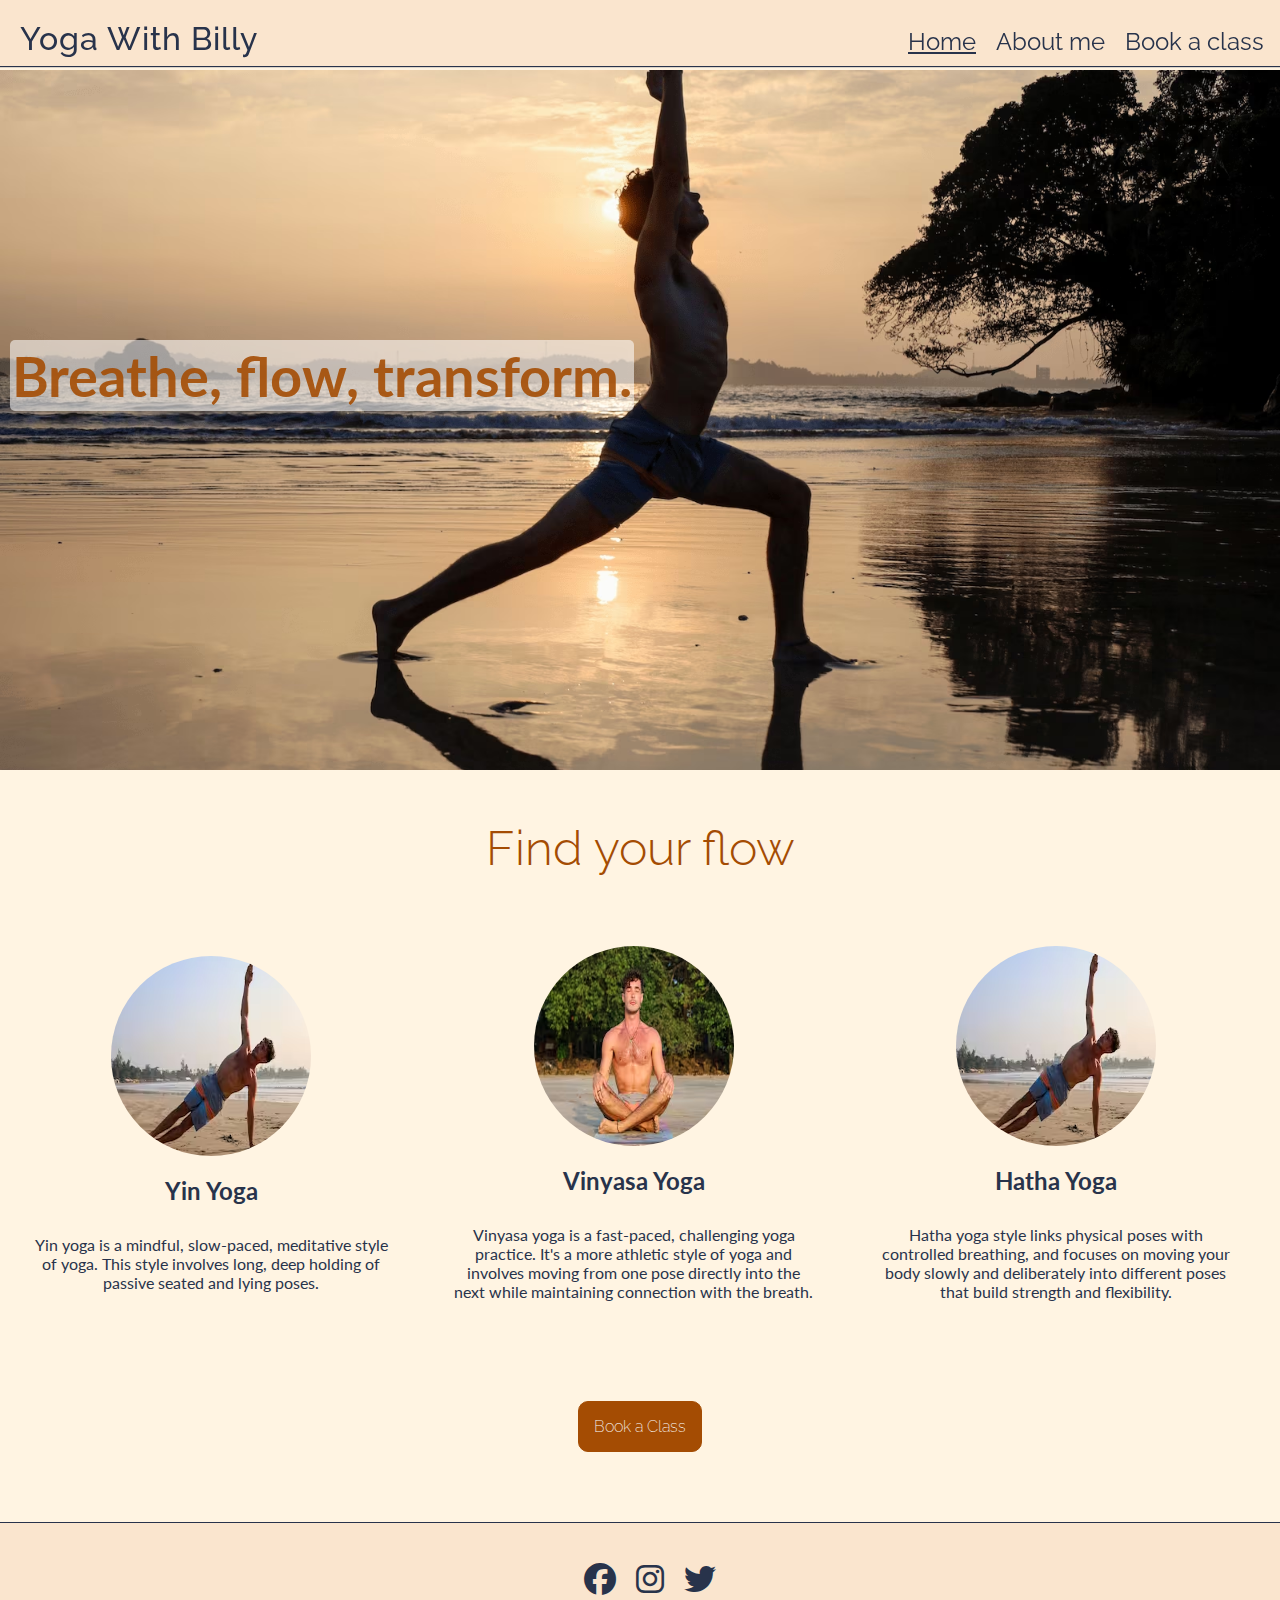
==== index.html @ 9852b9ff "convert imaged to avif and resize" ====
<!DOCTYPE html>
<html lang="en">
    <head>
        <meta charset="UTF-8">
        <meta name="viewport" content="width=device-width, initial-scale=1.0">
        <!--Meta Descripyion-->
        <meta name="description" content="Join the yoga with Billy community learn new skills in Yin Yoga Vinyasa Yoga Hatha Yoga. Book a class learn new flows. Learn more about Billy">
        <title>Home| Yoga With Billy</title>
         <!--Prioritise loading hero image-->
        <link rel="preload" href="assets/images/hero-big.webp" as="image"  fetchpriority="high">
         <!--Link to stylesheet-->
        <link rel="stylesheet" href="assets/css/styles.css">
        <link rel="stylesheet" href="https://cdnjs.cloudflare.com/ajax/libs/font-awesome/6.5.2/css/all.min.css">
        <!--Favicon-->
        <link rel="apple-touch-icon" sizes="180x180" href="assets/images/favicon/apple-touch-icon.png">
        <link rel="icon" type="image/png" sizes="32x32" href="assets/images/favicon/favicon-32x32.png">
        <link rel="icon" type="image/png" sizes="16x16" href="assets/images/favicon/favicon-16x16.png">
        <link rel="manifest" href="assets/images/favicon/site.webmanifest">
    </head>
    <body>
        <!--Header-->
        <header>
            <a href="index.html" aria-label="Yoga With Billy logo click to be redirected to homepage">
                <h1 id="logo">Yoga With Billy</h1>
            </a>
            <!--Nav Bar-->
            <input type="checkbox" id="nav-toggle" name="nav-toggle">
            <label for="nav-toggle" class="nav-toggle-label"><i class="fa-solid fa-bars"></i></label>
            <nav>
                <ul id="menu">
                    <li><a href="index.html" class="active-nav" aria-label="Home">Home</a></li>
                    <li><a href="aboutme.html" aria-label="About me">About me</a></li>
                    <li><a href="bookaclass.html" aria-label="Book a class">Book a class</a></li>
                </ul>
            </nav>
        </header>

        <!--Main Content-->
        <!--Hero Section-->
        <div id="hero">
            
            <div id="hero-text">
                <h2 class="hero-line">Breathe, flow, transform.</h2>
            </div>
        </div>
      


        <main>
            <section>
                <!--Yoga Images and Descriptions-->
                <h3 class="practices">Find your flow</h3>
                <div id="yoga-poses">
                    <div id="pose-one">
                        <img src="assets/images/pose3.avif" alt="crow yoga pose" class="poses">
                        <h4 class="title">Yin Yoga</h4>
                        <p>Yin yoga is a mindful, slow-paced, meditative style of yoga. This style involves long, deep holding of passive seated and lying poses.</p>
                    </div>

                    <div id="pose-two">
                        <img src="assets/images/pose 1.avif" alt="cross legged yoga pose" class="poses">
                        <h4 class="title">Vinyasa Yoga</h4>
                        <p>Vinyasa yoga is a fast-paced, challenging yoga practice. It's a more athletic style of yoga and involves moving from one pose directly into the next while maintaining connection with the breath.</p>
                    </div>

                    <div id="pose-three">
                        <img src="assets/images/pose3.avif" alt="side plank yoga pose" class="poses">
                        <h4 class="title">Hatha Yoga</h4>
                        <p>Hatha yoga style links physical poses with controlled breathing, and focuses on moving your body slowly and deliberately into different poses that build strength and flexibility.</p>
                    </div>
                </div>
            </section>

            <!--Button-->
            <div id="button-section">
                <a href="bookaclass.html" aria-label="click to book a class" id="book-button">Book a Class</a>
            </div>
        </main>

        <!--Footer-->
        <footer>
            <!--Social Media links-->
            <ul id="socials">
                <li>
                    <a href="https://www.facebook.com/" target="_blank" aria-label="Link to facebook (opens new tab)"><i class="fa-brands fa-facebook"></i></a>
                </li>
                <li>
                    <a href="https://www.instagram.com/" target="_blank" aria-label="Link to instagram (opens new tab)"><i class="fa-brands fa-instagram"></i></a>
                </li>
                <li>
                    <a href="https://x.com/?lang=en" target="_blank" aria-label="Link to twitter (opens new tab)"><i class="fa-brands fa-twitter"></i></a>
                </li>
            </ul>
        </footer>
    </body>
</html>
---- assets/css/styles.css ----
/* Fonts */

@import url("https://fonts.googleapis.com/css2?family=Lato:ital,wght@0,100;0,300;0,400;0,700;0,900;1,100;1,300;1,400;1,700;1,900&family=Raleway:ital,wght@0,100..900;1,100..900&display=swap");

* {
    padding: 0;
    margin: 0;
    box-sizing: border-box;
}

/* body */

body {
    font-family: "lato", sans-serif;
    display: flex;
    flex-direction: column;
    background-color: #fff4e2;
    color: black;
    min-height: 100vh;
}

/* header */

header {
    background-color: #fae5ce;
    position: fixed;
    z-index: 99;
    width: 100%;
    box-shadow: 0 1px 1px rgb(40, 51, 75);
    display: flex;
    justify-content: space-between;
    align-items: baseline;
    margin-bottom: 40px;
}

header a {
    text-decoration: none;
    color: rgb(40, 51, 75);
}

#logo {
    font-family: "Raleway", sans-serif;
    font-weight: 500;
    letter-spacing: 1px;
    display: flex;
    padding-top: 20px;
    padding-left: 20px;
    color: rgb(40, 51, 75);
}

#menu {
    list-style-type: none;
    font-size: 1.5rem;
    font-family: "Raleway", sans-serif;
    padding-bottom: 10px;
}

ul li:hover {
    opacity: 75%;
}

/* Navbar styles with dropdown toggle */
nav {
    position: absolute;
    background-color: #fae5ce;
    width: 100%;
    left: 0;
    padding: 0 1rem;
    display: none;
    top: 100%;
    box-shadow: 0 1px 1px rgb(40, 51, 75);
}

.active-nav {
    text-decoration: underline;
    color: rgb(40, 51, 75);
}

/* Nav toggle */
#nav-toggle:checked ~ nav {
    display: block;
}

#nav-toggle {
    display: none;
}

.nav-toggle-label {
    font-size: 2rem;
    padding-top: 2px;
    color: rgb(40, 51, 75);
    padding-right: 20px;
}

/* Main */

/* Hero section */

#hero {
    background: url(../images/hero.avif) no-repeat center center / cover;
    
    width: 100%;
    position: relative;
    padding-bottom: 0;
    margin-top: 60px;
}

#hero-text {
    padding-left: 10px;
    padding-top: 270px;
    color: rgb(164, 76, 3, 0.9);
}

.hero-line {
    font-weight: 300;
    font-size: 2rem;
    background-color: #ffffff8f;
    width: fit-content;
    font-weight: bold;
    padding: 2px;
    border-radius: 5px;
}



/* Images and yoga text */

.practices {
    color: rgb(164, 76, 3);
    font-family: "Raleway";
    font-weight: 300;
    text-align: center;
    padding: 50px;
    background-color: #fff4e2;
    font-size: 3rem;
}

#yoga-poses {
    display: grid;
    place-items: center;
    padding-top: 20px;
    background-color: #fff4e2;
}

.poses {
    height: 200px;
    width: 200px;
    border-radius: 100px;
}

#yoga-poses p {
    place-items: center;
    text-align: center;
    padding: 30px;
    color: rgb(40, 51, 75);
}

.title {
    display: grid;
    place-items: center;
    padding-top: 20px;
    font-size: 1.5rem;
    color: rgb(40, 51, 75);
}

#pose-one {
    display: grid;
    place-items: center;
}

#pose-two {
    display: grid;
    place-items: center;
}

#pose-three {
    display: grid;
    place-items: center;
}

/* Button */

#book-button {
    font-family: "Raleway";
    font-size: 1rem;
    font-weight: 200;
    border: 1px solid rgb(164, 76, 3);
    background-color: rgb(164, 76, 3);
    border-radius: 10px;
    padding: 15px;
    display: block;
    margin: 0 auto;
    margin-top: 70px;
    margin-bottom: 70px;
    color: #fafafa;
    width: fit-content;
}

#book-button:hover {
    opacity: 80%;
}

#button-section {
    background-color: #fff4e2;
}

a {
    text-decoration: none;
    color: white;
}

/* About me Page */

.about-title {
    padding-top: 180px;
    font-size: 2.5rem;
    text-align: center;
    font-family: "Raleway", sans-serif;
    color: rgb(40, 51, 75);
    font-weight: 600;
}

#about-text p {
    text-align: center;
    padding: 40px;
    font-size: 18px;
    background-color: #ffffff8f;
    width: fit-content;
    font-weight: bold;
    border-radius: 5px;
    padding: 15px;
    margin: 60px;
    color: rgb(40, 51, 75);
}

.card-container {
    display: flex;
    justify-content: center;
    flex-wrap: wrap;
    margin-top: 100px;
}

.card {
    width: 325px;
    background-color: #9db8cf;
    border-radius: 8px;
    overflow: hidden;
    box-shadow:  0px 2px 4px rgba(0, 0, 0, 0.2);
    margin: 20px;
    color: rgb(40, 51, 75);
    text-align: center;
    padding-bottom: 10px;
}

.card-title {
    text-align: center;
    font-size: 2rem;
    padding-bottom: 8px;
}

.about-img {
    width: 100%;
    height: auto;
}

.card-content {
    padding: 16px;
}

#about-bg {
    margin: auto;
    background: url(../images/cloud-bg.jpg);
}

/*Book a class Page */

/*Form */

#book {
    min-height: 100vh;
    flex-grow: 1;
    display: flex;
    flex-direction: column;
    position: relative;
    margin: auto;
    background: url(../images/cloud-bg.jpg);
}

#book-a-class {
    color: rgb(40, 51, 75);
    background: #9db8cf;
    padding: 20px;
    display: block;
    max-width: 550px;
    width: 100%;
    margin: 0 auto;
    margin-top: 150px;
    height: 100%;
    box-shadow: rgb(38, 57, 77) 0px 20px 30px -10px;
}

/* Heading on form */

#book-text {
    color: rgb(40, 51, 75);
    margin-bottom: 40px;
    background-color: inherit;
    width: fit-content;
    font-weight: 600;
    padding: 8px;
    text-align: center;
    border-radius: 5px;
    margin: 0 auto;
    margin-bottom: 40px;
    margin-top: 40px;
    font-size: 2.5rem;
    font-family: "Raleway", sans-serif;
}

/*Text inpits */

.text-input {
    background: #fff4e2;
    color: rgb(40, 51, 75);
    width: 100%;
    height: 25px;
    margin: 5px 0 20px 0;
    border: 2px solid rgb(40, 51, 75);
    border-radius: 5px;
    padding: 0 5px;
}

/* Radio Buttons */

#radio-buttons p {
    font-size: 20px;
}

.yoga-type {
    padding-top: 8px;
}

#radio-buttons {
    margin: 5px 0 20px 0;
}

#book label {
    font-size: 1rem;
    font-weight: bold;
}

#radio-buttons p {
    font-size: 1rem;
    padding-top: 20px;
    padding-bottom: 10px;
    font-weight: bold;
}

/* Date and time inputs */

#date p {
    font-size: 1rem;
    font-weight: 600;
    color: black;
    padding-top: 5px;
    padding-bottom: 20px;
}

input#date-picker {
    height: 25px;
    margin: 5px;
}

select#time-dropdown {
    height: 25px;
    margin: 5px;
}

.note {
    margin-bottom: 10px;
    font-size: 1rem;
    color: black;
}

.contact {
    font-size: 1rem;
    text-align: center;
}

/* Thanks page */

.thank-you {
    color: rgb(40, 51, 75);
    background: #9db8cf;
    padding: 20px;
    display: block;
    max-width: 550px;
    width: 100%;
    margin: 0 auto;
    margin-top: 150px;
    height: 100%;
    box-shadow: rgb(38, 57, 77) 0px 20px 30px -10px;
}

.thanks {
    font-size: 3rem;
    text-align: center;
    margin: 0 auto;
    padding: 5px;
}

#thank-you-note {
    font-size: 26px;
    font-weight: 300;
    padding-top: 20px;
    padding-bottom: 20px;
    text-align: center;
}

#thanks-text {
    text-align: center;
}

/*Footer*/

.footer {
    position: fixed;
    bottom: 0;
    width: 100vw;
    background-color: #fae5ce;
    box-shadow: 0 1px 1px rgb(40, 51, 75);
}

#socials {
    text-align: center;
    display: flex;
    justify-content: center;
    padding: 40px;
    list-style-type: none;
    width: 100%;
    background-color: #fae5ce;
    border-top: .2px solid rgb(40, 51, 75);
    
}

#socials i {
    color: rgb(40, 51, 75);
    font-size: 2rem;
    padding-left: 20px;
    justify-content: space-between;
}

/* Media Queries for 768px and up */

@media screen and (min-width: 768px) {
    /* header */
    .nav-toggle-label {
        display: none;
    }

    nav {
        display: block;
        position: relative;
        box-shadow: none;
        width: fit-content;
        padding-right: 1rem;
        align-items: flex-end;
    }

    #menu {
        display: flex;
        justify-content: space-evenly;
        color: rgb(40, 51, 75);
    }

    #menu li {
        padding-left: 20px;
        color: rgb(40, 51, 75);
    }

    .hero-line{
        font-size: 3rem;
    }

    /* Form */

    #book {
        display: flex;
        flex-direction: row;
        background: url(../images/cloud-bg.jpg);
        margin-top: 50px;
    }

    #book-a-class {
        color: rgb(40, 51, 75);
        background: #9db8cf;
        padding: 30px;
        display: block;
        margin-top: 80px;
        margin-bottom: 20px;
        max-width: 550px;
        width: 100%;
        margin: 0 auto;
        margin-top: 100px;
        margin-bottom: 20px;
        height: 100%;
        box-shadow: rgb(38, 57, 77) 0px 20px 30px -10px;
        font-size: 1rem;
    }

    #hero {
        margin-top: 60px;
        
    }

    #about-text p {
        margin: 75px;
    }
}

/* Media Queries for 1200px and up */

@media screen and (min-width: 1200px) {
    #yoga-poses {
        display: flex;
    }

    .practices {
        color: rgb(164, 76, 3);
        font-family: "Raleway";
        font-weight: 300;
        text-align: center;
        padding: 50px;
    }

    #socials i {
        font-size: 2rem;
    }

    #pose-one {
        width: 33%;
    }
    #pose-two {
        width: 33%;
    }
    #pose-three {
        width: 33%;
    }

    .hero-line {
        font-size: 3.5rem;
    }

    #hero {
        margin-top: 70px;
        height: 700px;
    }

    #about-text p {
        margin: 85px;
    }
}

@media screen and (max-width: 768px) {
    #book-a-class {
        margin-top: 100px;
    }
}

@media screen and (max-width: 500px) {
    #book-a-class {
        margin-top: 50px;
    }

}
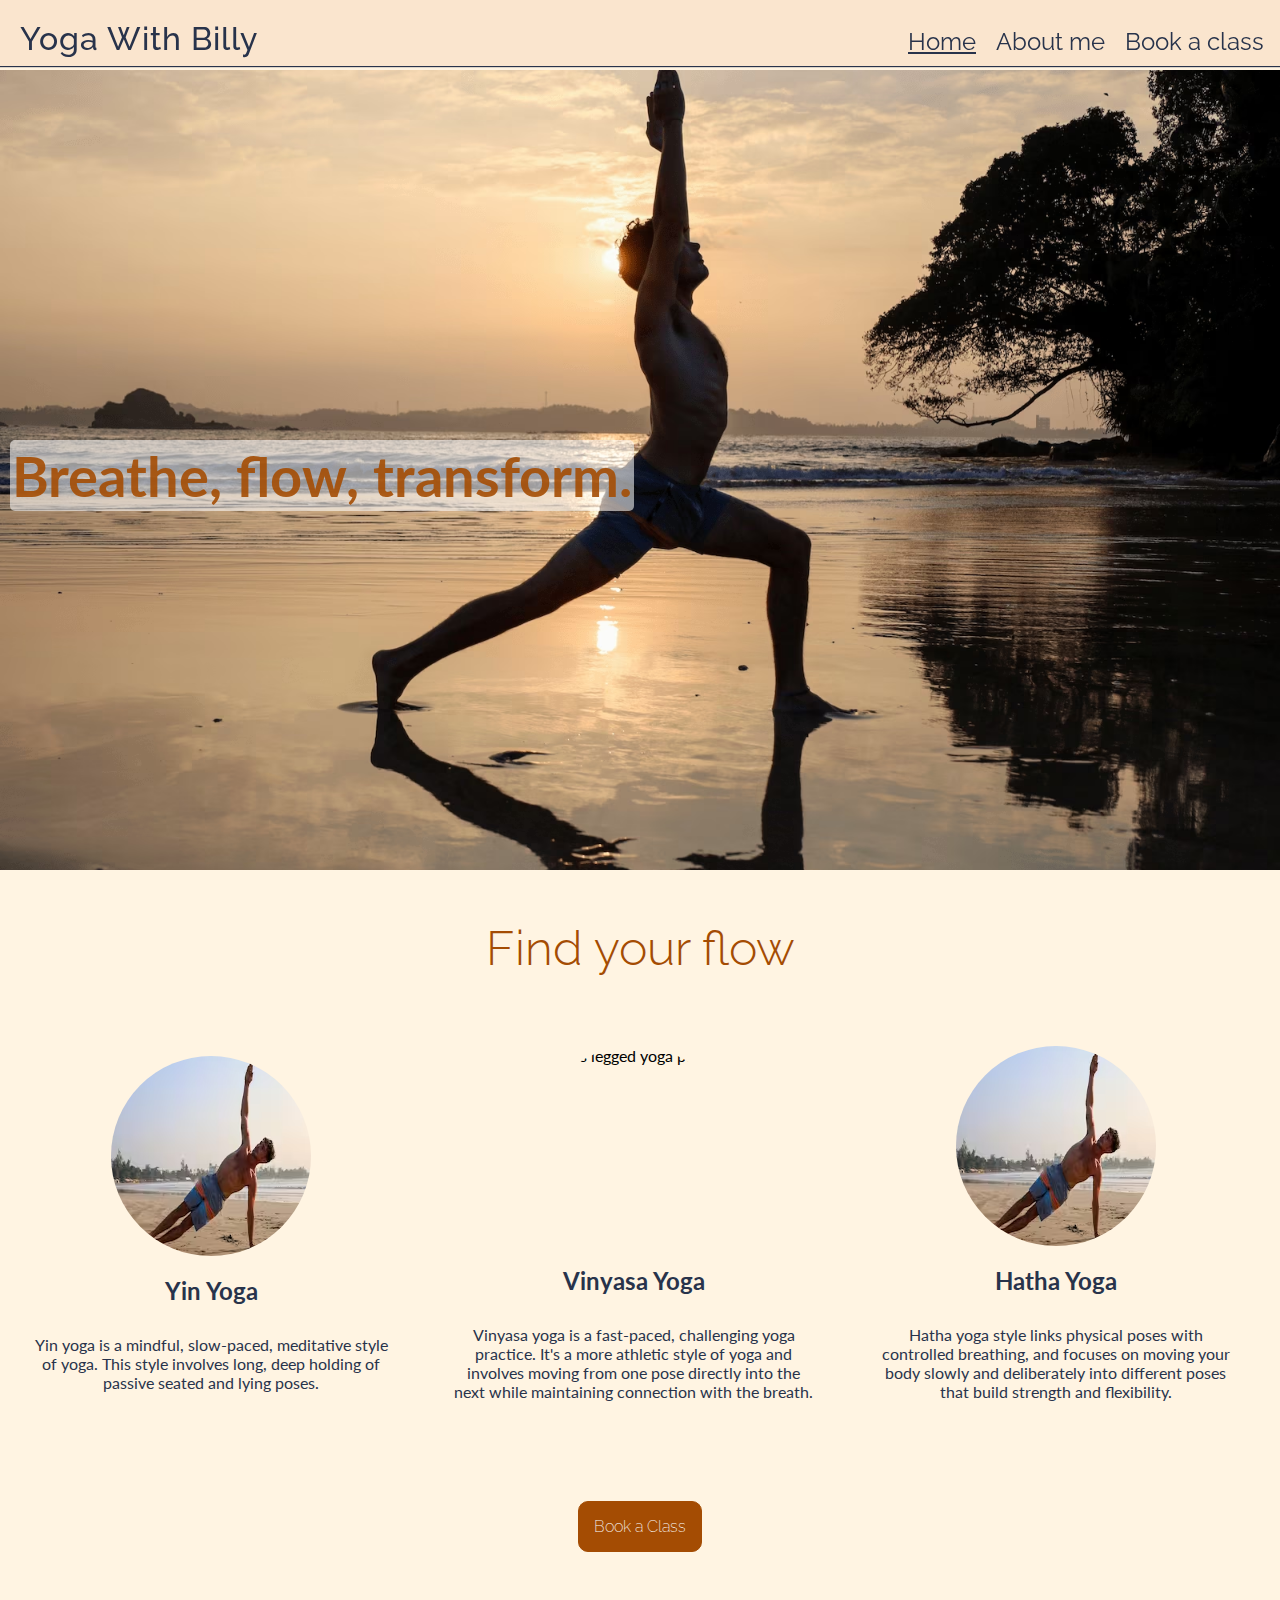
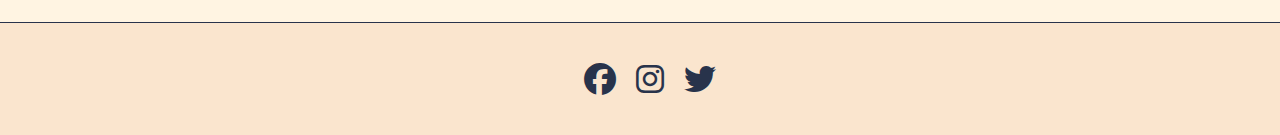
==== commit 0a71a9f5: "add images to read me for lighthouse testing" ====
--- a/index.html
+++ b/index.html
@@ -58,7 +58,7 @@
                     </div>
 
                     <div id="pose-two">
-                        <img src="assets/images/pose 1.avif" alt="cross legged yoga pose" class="poses">
+                        <img src="assets/images/pose1.avif" alt="cross legged yoga pose" class="poses">
                         <h4 class="title">Vinyasa Yoga</h4>
                         <p>Vinyasa yoga is a fast-paced, challenging yoga practice. It's a more athletic style of yoga and involves moving from one pose directly into the next while maintaining connection with the breath.</p>
                     </div>
--- a/assets/css/styles.css
+++ b/assets/css/styles.css
@@ -98,11 +98,11 @@
 
 #hero {
     background: url(../images/hero.avif) no-repeat center center / cover;
-    
     width: 100%;
     position: relative;
     padding-bottom: 0;
     margin-top: 60px;
+    padding-top:100px;
 }
 
 #hero-text {
@@ -509,14 +509,17 @@
     }
 
     #hero {
-        margin-top: 60px;
+    
+            margin-top: 70px;
+            height: 800px;
+            padding-top:200px;
+        }
         
     }
 
     #about-text p {
         margin: 75px;
     }
-}
 
 /* Media Queries for 1200px and up */
 
@@ -553,7 +556,8 @@
 
     #hero {
         margin-top: 70px;
-        height: 700px;
+        height: 800px;
+        padding-top:100px;
     }
 
     #about-text p {
@@ -565,6 +569,10 @@
     #book-a-class {
         margin-top: 100px;
     }
+    
+
+    
+    
 }
 
 @media screen and (max-width: 500px) {
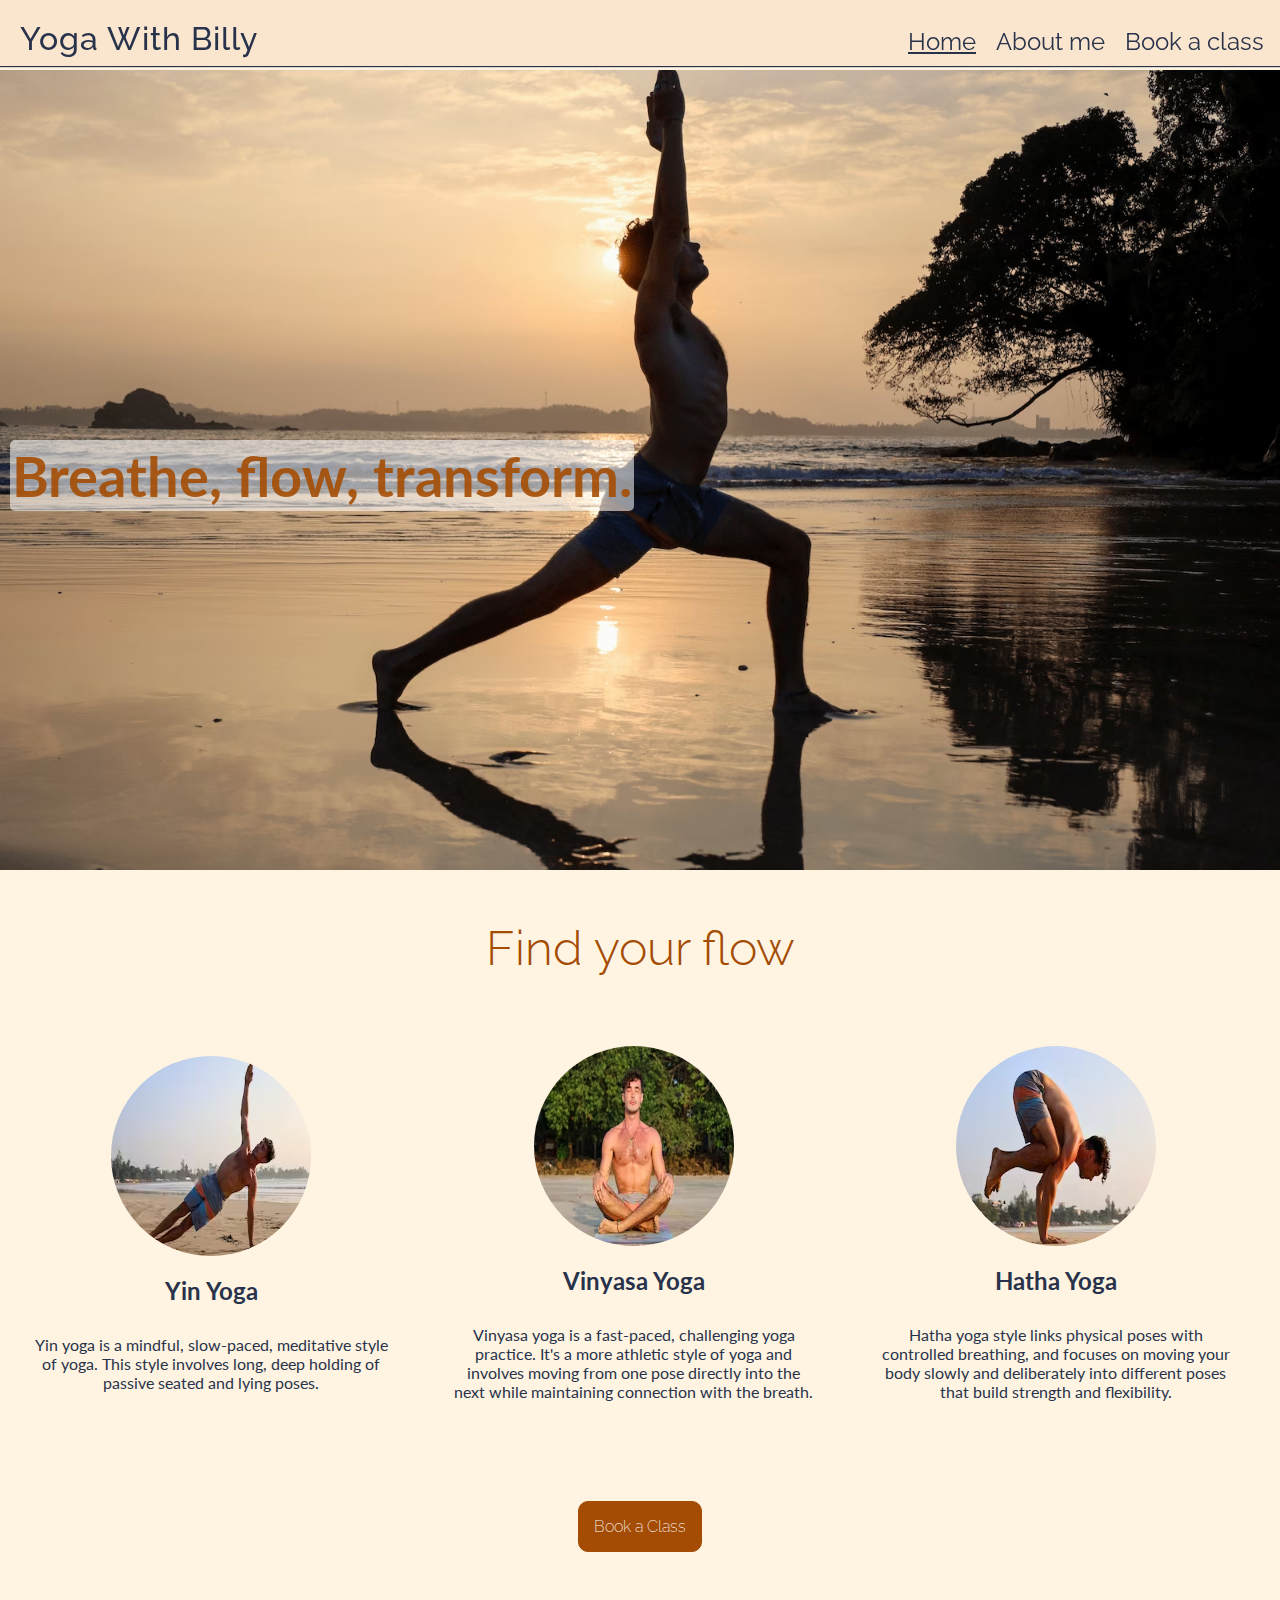
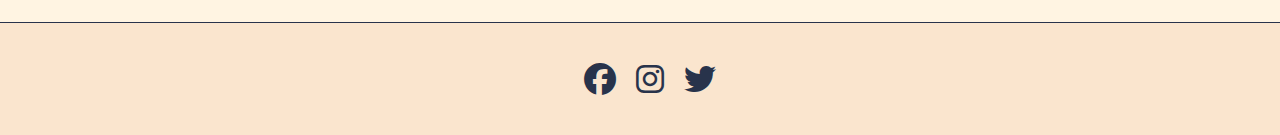
==== commit d887e88e: "rename image" ====
--- a/index.html
+++ b/index.html
@@ -64,7 +64,7 @@
                     </div>
 
                     <div id="pose-three">
-                        <img src="assets/images/pose3.avif" alt="side plank yoga pose" class="poses">
+                        <img src="assets/images/pose2.avif" alt="side plank yoga pose" class="poses">
                         <h4 class="title">Hatha Yoga</h4>
                         <p>Hatha yoga style links physical poses with controlled breathing, and focuses on moving your body slowly and deliberately into different poses that build strength and flexibility.</p>
                     </div>
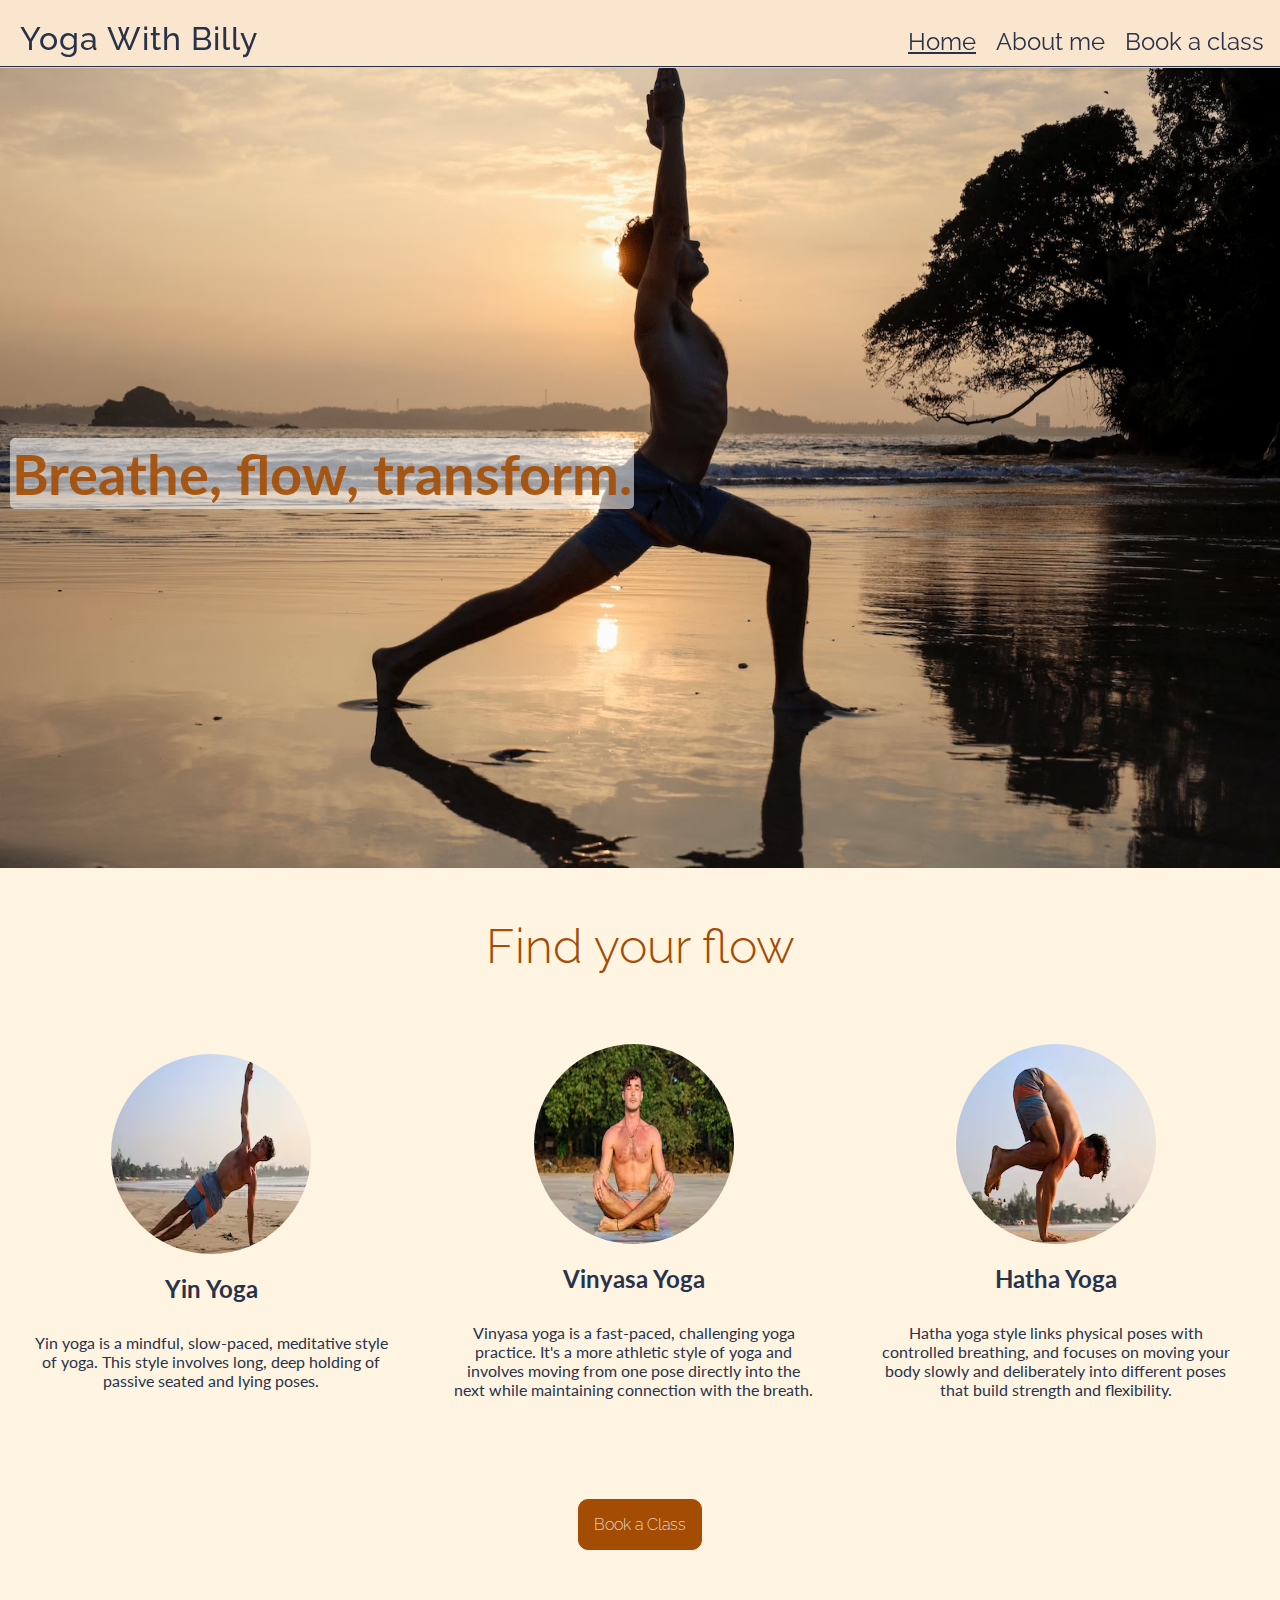
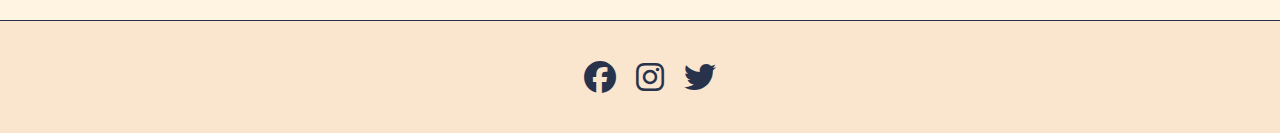
==== commit 5ace20f0: "add alt to html for her" ====
--- a/index.html
+++ b/index.html
@@ -7,7 +7,7 @@
         <meta name="description" content="Join the yoga with Billy community learn new skills in Yin Yoga Vinyasa Yoga Hatha Yoga. Book a class learn new flows. Learn more about Billy">
         <title>Home| Yoga With Billy</title>
          <!--Prioritise loading hero image-->
-        <link rel="preload" href="assets/images/hero-big.webp" as="image"  fetchpriority="high">
+        <link rel="preload" href="assets/images/hero-big.webp" as="image"  fetchpriority="high" alt="sunset yoga picture bill posing">
          <!--Link to stylesheet-->
         <link rel="stylesheet" href="assets/css/styles.css">
         <link rel="stylesheet" href="https://cdnjs.cloudflare.com/ajax/libs/font-awesome/6.5.2/css/all.min.css">
--- a/assets/css/styles.css
+++ b/assets/css/styles.css
@@ -119,6 +119,7 @@
     font-weight: bold;
     padding: 2px;
     border-radius: 5px;
+    margin-bottom: 300px;
 }
 
 
@@ -238,6 +239,7 @@
     justify-content: center;
     flex-wrap: wrap;
     margin-top: 100px;
+    padding-bottom: 100px;
 }
 
 .card {
@@ -260,7 +262,7 @@
 
 .about-img {
     width: 100%;
-    height: auto;
+    
 }
 
 .card-content {
@@ -270,7 +272,10 @@
 #about-bg {
     margin: auto;
     background: url(../images/cloud-bg.jpg);
-}
+    
+}
+
+
 
 /*Book a class Page */
 
@@ -423,13 +428,7 @@
 
 /*Footer*/
 
-.footer {
-    position: fixed;
-    bottom: 0;
-    width: 100vw;
-    background-color: #fae5ce;
-    box-shadow: 0 1px 1px rgb(40, 51, 75);
-}
+
 
 #socials {
     text-align: center;
@@ -448,7 +447,9 @@
     font-size: 2rem;
     padding-left: 20px;
     justify-content: space-between;
-}
+    
+}
+
 
 /* Media Queries for 768px and up */
 
@@ -515,11 +516,28 @@
             padding-top:200px;
         }
         
-    }
 
     #about-text p {
         margin: 75px;
     }
+
+
+    }
+
+    #about-text p {
+        margin: 75px;
+    }
+
+    /* Media Query for 1095px footer*/
+    @media screen and (min-width: 1095px) {
+        /* header */
+        #about-bg {
+           padding-bottom: 50px;
+            
+
+        }
+    }
+    
 
 /* Media Queries for 1200px and up */
 
@@ -555,7 +573,7 @@
     }
 
     #hero {
-        margin-top: 70px;
+        margin-top: 68px;
         height: 800px;
         padding-top:100px;
     }
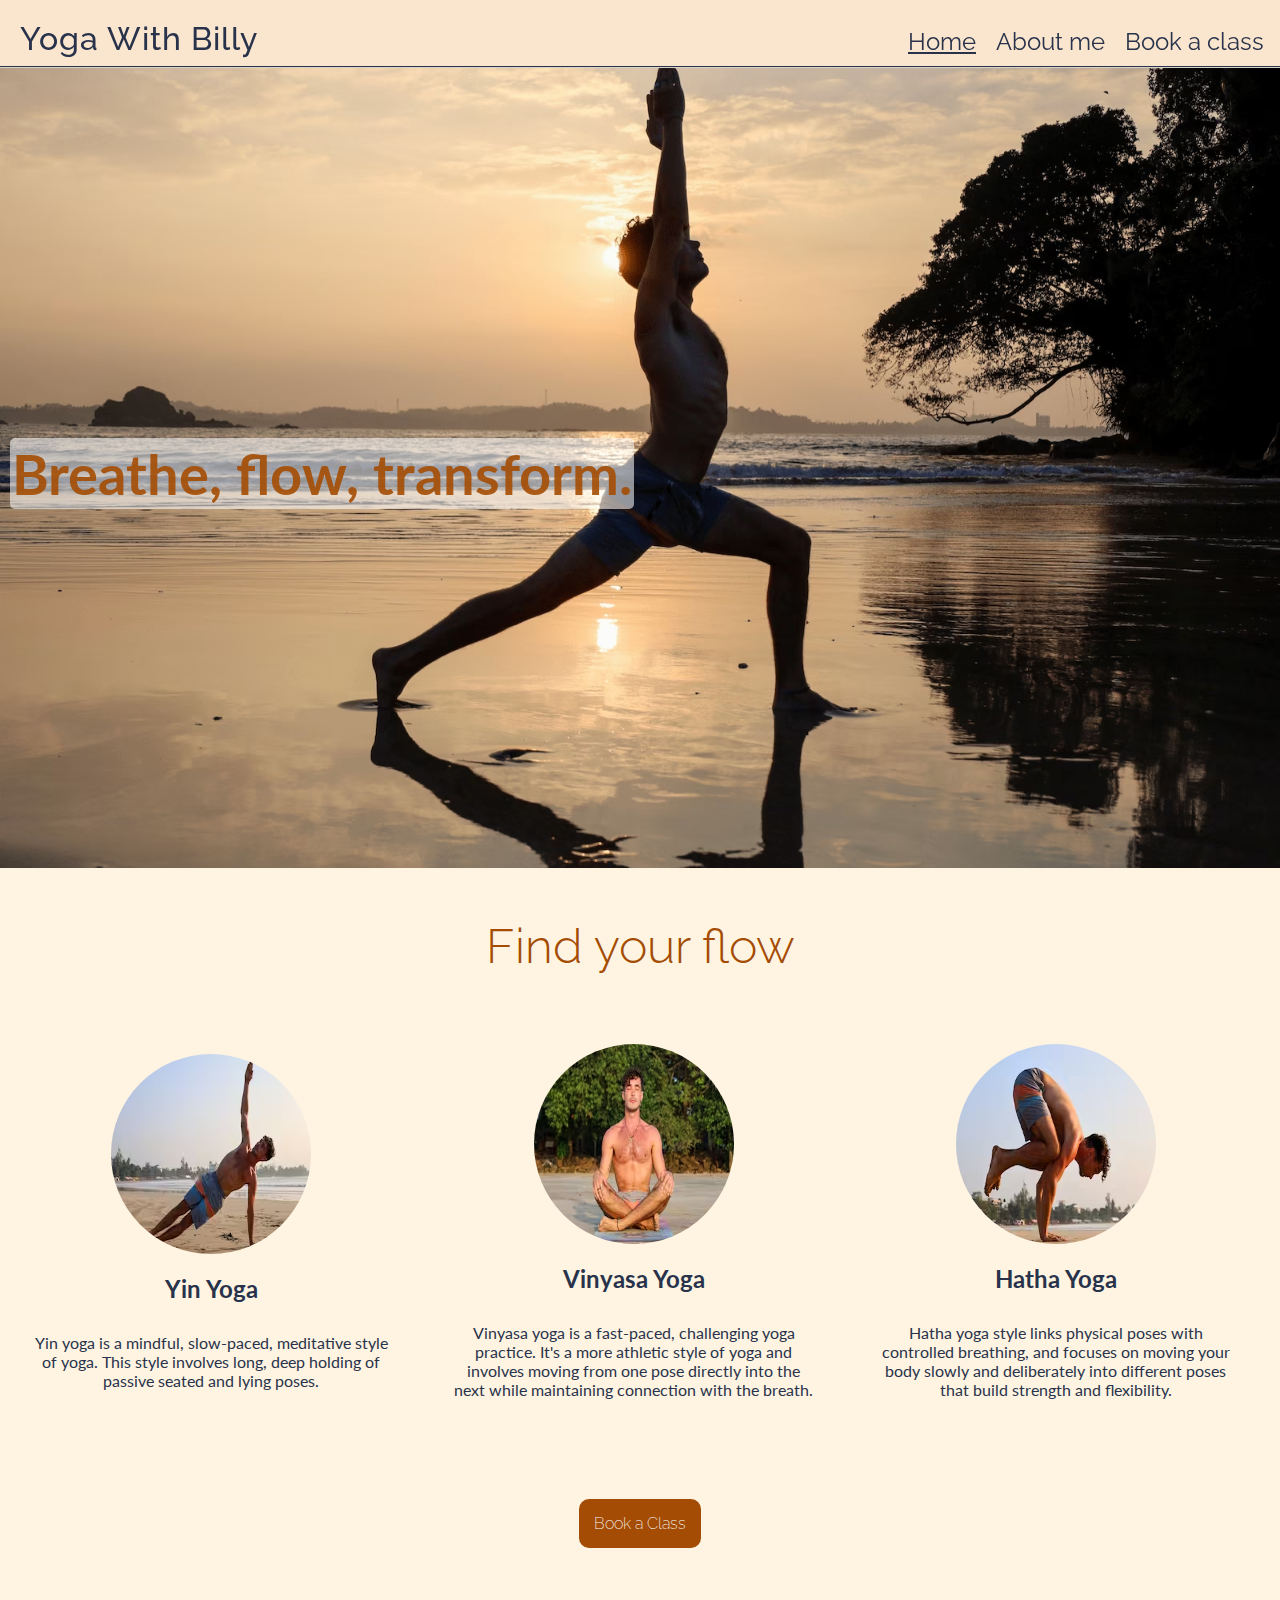
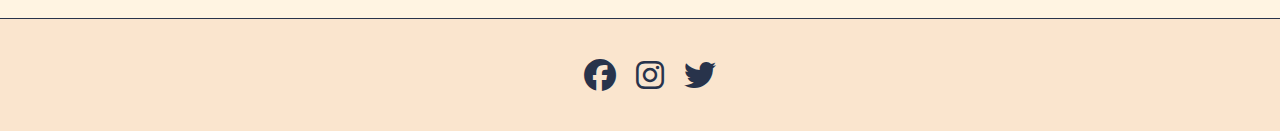
==== commit cc4ac318: "fix spelling errors" ====
--- a/index.html
+++ b/index.html
@@ -1,97 +1,101 @@
 <!DOCTYPE html>
 <html lang="en">
-    <head>
-        <meta charset="UTF-8">
-        <meta name="viewport" content="width=device-width, initial-scale=1.0">
-        <!--Meta Descripyion-->
-        <meta name="description" content="Join the yoga with Billy community learn new skills in Yin Yoga Vinyasa Yoga Hatha Yoga. Book a class learn new flows. Learn more about Billy">
-        <title>Home| Yoga With Billy</title>
-         <!--Prioritise loading hero image-->
-        <link rel="preload" href="assets/images/hero-big.webp" as="image"  fetchpriority="high" alt="sunset yoga picture bill posing">
-         <!--Link to stylesheet-->
-        <link rel="stylesheet" href="assets/css/styles.css">
-        <link rel="stylesheet" href="https://cdnjs.cloudflare.com/ajax/libs/font-awesome/6.5.2/css/all.min.css">
-        <!--Favicon-->
-        <link rel="apple-touch-icon" sizes="180x180" href="assets/images/favicon/apple-touch-icon.png">
-        <link rel="icon" type="image/png" sizes="32x32" href="assets/images/favicon/favicon-32x32.png">
-        <link rel="icon" type="image/png" sizes="16x16" href="assets/images/favicon/favicon-16x16.png">
-        <link rel="manifest" href="assets/images/favicon/site.webmanifest">
-    </head>
-    <body>
-        <!--Header-->
-        <header>
-            <a href="index.html" aria-label="Yoga With Billy logo click to be redirected to homepage">
-                <h1 id="logo">Yoga With Billy</h1>
-            </a>
-            <!--Nav Bar-->
-            <input type="checkbox" id="nav-toggle" name="nav-toggle">
-            <label for="nav-toggle" class="nav-toggle-label"><i class="fa-solid fa-bars"></i></label>
-            <nav>
-                <ul id="menu">
-                    <li><a href="index.html" class="active-nav" aria-label="Home">Home</a></li>
-                    <li><a href="aboutme.html" aria-label="About me">About me</a></li>
-                    <li><a href="bookaclass.html" aria-label="Book a class">Book a class</a></li>
-                </ul>
-            </nav>
-        </header>
 
-        <!--Main Content-->
-        <!--Hero Section-->
-        <div id="hero">
-            
-            <div id="hero-text">
-                <h2 class="hero-line">Breathe, flow, transform.</h2>
-            </div>
+<head>
+    <meta charset="UTF-8">
+    <meta name="viewport" content="width=device-width, initial-scale=1.0">
+    <!--Meta Description-->
+    <meta name="description"
+        content="Join the yoga with Billy community learn new skills in Yin Yoga Vinyasa Yoga Hatha Yoga. Book a class learn new flows. Learn more about Billy">
+    <title>Home| Yoga With Billy</title>
+    <!--Prioritise loading hero image-->
+    <link rel="preload" href="assets/images/hero-big.webp" as="image" fetchpriority="high">
+    <!--Link to stylesheet-->
+    <link rel="stylesheet" href="assets/css/styles.css">
+    <link rel="stylesheet" href="https://cdnjs.cloudflare.com/ajax/libs/font-awesome/6.5.2/css/all.min.css">
+    <!--Favicon-->
+    <link rel="apple-touch-icon" sizes="180x180" href="assets/images/favicon/apple-touch-icon.png">
+    <link rel="icon" type="image/png" sizes="32x32" href="assets/images/favicon/favicon-32x32.png">
+    <link rel="icon" type="image/png" sizes="16x16" href="assets/images/favicon/favicon-16x16.png">
+    <link rel="manifest" href="assets/images/favicon/site.webmanifest">
+</head>
+
+<body>
+    <!--Header-->
+    <header>
+        <a href="index.html" aria-label="Yoga With Billy logo click to be redirected to homepage">
+            <h1 id="logo">Yoga With Billy</h1>
+        </a>
+        <!--Nav Bar-->
+        <input type="checkbox" id="nav-toggle" name="nav-toggle">
+        <label for="nav-toggle" class="nav-toggle-label"><i class="fa-solid fa-bars"></i></label>
+        <nav>
+            <ul id="menu">
+                <li><a href="index.html" class="active-nav" aria-label="Home">Home</a></li>
+                <li><a href="aboutme.html" aria-label="About me">About me</a></li>
+                <li><a href="bookaclass.html" aria-label="Book a class">Book a class</a></li>
+            </ul>
+        </nav>
+    </header>
+
+    <!--Hero Section-->
+    <div id="hero">
+        <div id="hero-text">
+            <h2 class="hero-line">Breathe, flow, transform.</h2>
         </div>
-      
+    </div>
 
-
-        <main>
-            <section>
-                <!--Yoga Images and Descriptions-->
-                <h3 class="practices">Find your flow</h3>
+    <!-- main section -->
+    <main>
+        <section>
+            <!--Yoga Images and Descriptions-->
+            <h3 class="practices">Find your flow</h3>
                 <div id="yoga-poses">
                     <div id="pose-one">
                         <img src="assets/images/pose3.avif" alt="crow yoga pose" class="poses">
                         <h4 class="title">Yin Yoga</h4>
-                        <p>Yin yoga is a mindful, slow-paced, meditative style of yoga. This style involves long, deep holding of passive seated and lying poses.</p>
+                        <p>Yin yoga is a mindful, slow-paced, meditative style of yoga. This style involves long, deep
+                            holding of passive seated and lying poses.</p>
                     </div>
-
                     <div id="pose-two">
                         <img src="assets/images/pose1.avif" alt="cross legged yoga pose" class="poses">
                         <h4 class="title">Vinyasa Yoga</h4>
-                        <p>Vinyasa yoga is a fast-paced, challenging yoga practice. It's a more athletic style of yoga and involves moving from one pose directly into the next while maintaining connection with the breath.</p>
+                        <p>Vinyasa yoga is a fast-paced, challenging yoga practice. It's a more athletic style of yoga and
+                            involves moving from one pose directly into the next while maintaining connection with the
+                            breath.</p>
                     </div>
-
                     <div id="pose-three">
                         <img src="assets/images/pose2.avif" alt="side plank yoga pose" class="poses">
                         <h4 class="title">Hatha Yoga</h4>
-                        <p>Hatha yoga style links physical poses with controlled breathing, and focuses on moving your body slowly and deliberately into different poses that build strength and flexibility.</p>
+                        <p>Hatha yoga style links physical poses with controlled breathing, and focuses on moving your body
+                            slowly and deliberately into different poses that build strength and flexibility.</p>
                     </div>
                 </div>
-            </section>
+        </section>
 
-            <!--Button-->
-            <div id="button-section">
-                <a href="bookaclass.html" aria-label="click to book a class" id="book-button">Book a Class</a>
-            </div>
-        </main>
+        <!--Button-->
+        <div id="button-section">
+            <a href="bookaclass.html" aria-label="Click to book a class" id="book-button">Book a Class</a>
+        </div>
+    </main>
 
-        <!--Footer-->
-        <footer>
-            <!--Social Media links-->
-            <ul id="socials">
-                <li>
-                    <a href="https://www.facebook.com/" target="_blank" aria-label="Link to facebook (opens new tab)"><i class="fa-brands fa-facebook"></i></a>
-                </li>
-                <li>
-                    <a href="https://www.instagram.com/" target="_blank" aria-label="Link to instagram (opens new tab)"><i class="fa-brands fa-instagram"></i></a>
-                </li>
-                <li>
-                    <a href="https://x.com/?lang=en" target="_blank" aria-label="Link to twitter (opens new tab)"><i class="fa-brands fa-twitter"></i></a>
-                </li>
-            </ul>
-        </footer>
-    </body>
-</html>
-
+    <!--Footer-->
+    <footer>
+        <!--Social Media links-->
+        <ul id="socials">
+            <li>
+                <a href="https://www.facebook.com/" target="_blank" aria-label="Link to Facebook (opens new tab)"><i
+                        class="fa-brands fa-facebook"></i></a>
+            </li>
+            <li>
+                <a href="https://www.instagram.com/" target="_blank" aria-label="Link to Instagram (opens new tab)"><i
+                        class="fa-brands fa-instagram"></i></a>
+            </li>
+            <li>
+                <a href="https://x.com/?lang=en" target="_blank" aria-label="Link to Twitter (opens new tab)"><i
+                        class="fa-brands fa-twitter"></i></a>
+            </li>
+        </ul>
+    </footer>
+ </body>
+</html>--- a/assets/css/styles.css
+++ b/assets/css/styles.css
@@ -8,7 +8,7 @@
     box-sizing: border-box;
 }
 
-/* body */
+/* Body */
 
 body {
     font-family: "lato", sans-serif;
@@ -19,7 +19,7 @@
     min-height: 100vh;
 }
 
-/* header */
+/* Header */
 
 header {
     background-color: #fae5ce;
@@ -60,6 +60,7 @@
 }
 
 /* Navbar styles with dropdown toggle */
+
 nav {
     position: absolute;
     background-color: #fae5ce;
@@ -77,6 +78,7 @@
 }
 
 /* Nav toggle */
+
 #nav-toggle:checked ~ nav {
     display: block;
 }
@@ -91,8 +93,6 @@
     color: rgb(40, 51, 75);
     padding-right: 20px;
 }
-
-/* Main */
 
 /* Hero section */
 
@@ -122,8 +122,6 @@
     margin-bottom: 300px;
 }
 
-
-
 /* Images and yoga text */
 
 .practices {
@@ -185,7 +183,6 @@
     font-family: "Raleway";
     font-size: 1rem;
     font-weight: 200;
-    border: 1px solid rgb(164, 76, 3);
     background-color: rgb(164, 76, 3);
     border-radius: 10px;
     padding: 15px;
@@ -213,7 +210,7 @@
 /* About me Page */
 
 .about-title {
-    padding-top: 180px;
+    padding-top: 200px;
     font-size: 2.5rem;
     text-align: center;
     font-family: "Raleway", sans-serif;
@@ -275,11 +272,7 @@
     
 }
 
-
-
 /*Book a class Page */
-
-/*Form */
 
 #book {
     min-height: 100vh;
@@ -299,7 +292,7 @@
     max-width: 550px;
     width: 100%;
     margin: 0 auto;
-    margin-top: 150px;
+    margin-top: 180px;
     height: 100%;
     box-shadow: rgb(38, 57, 77) 0px 20px 30px -10px;
 }
@@ -322,7 +315,7 @@
     font-family: "Raleway", sans-serif;
 }
 
-/*Text inpits */
+/*Text inputs */
 
 .text-input {
     background: #fff4e2;
@@ -393,8 +386,8 @@
 }
 
 /* Thanks page */
-
-.thank-you {
+ 
+.thank-you-container {
     color: rgb(40, 51, 75);
     background: #9db8cf;
     padding: 20px;
@@ -402,12 +395,12 @@
     max-width: 550px;
     width: 100%;
     margin: 0 auto;
-    margin-top: 150px;
+    margin-top: 200px;
     height: 100%;
     box-shadow: rgb(38, 57, 77) 0px 20px 30px -10px;
 }
 
-.thanks {
+.thanks-title {
     font-size: 3rem;
     text-align: center;
     margin: 0 auto;
@@ -428,8 +421,6 @@
 
 /*Footer*/
 
-
-
 #socials {
     text-align: center;
     display: flex;
@@ -450,11 +441,10 @@
     
 }
 
-
 /* Media Queries for 768px and up */
 
 @media screen and (min-width: 768px) {
-    /* header */
+    
     .nav-toggle-label {
         display: none;
     }
@@ -483,13 +473,13 @@
         font-size: 3rem;
     }
 
-    /* Form */
 
     #book {
         display: flex;
         flex-direction: row;
         background: url(../images/cloud-bg.jpg);
         margin-top: 50px;
+        padding-top:100px;
     }
 
     #book-a-class {
@@ -528,9 +518,10 @@
         margin: 75px;
     }
 
-    /* Media Query for 1095px footer*/
+/* Media Query for 1095px footer*/
+
     @media screen and (min-width: 1095px) {
-        /* header */
+       
         #about-bg {
            padding-bottom: 50px;
             
@@ -538,7 +529,6 @@
         }
     }
     
-
 /* Media Queries for 1200px and up */
 
 @media screen and (min-width: 1200px) {
@@ -587,16 +577,4 @@
     #book-a-class {
         margin-top: 100px;
     }
-    
-
-    
-    
-}
-
-@media screen and (max-width: 500px) {
-    #book-a-class {
-        margin-top: 50px;
-    }
-
-}
-
+}